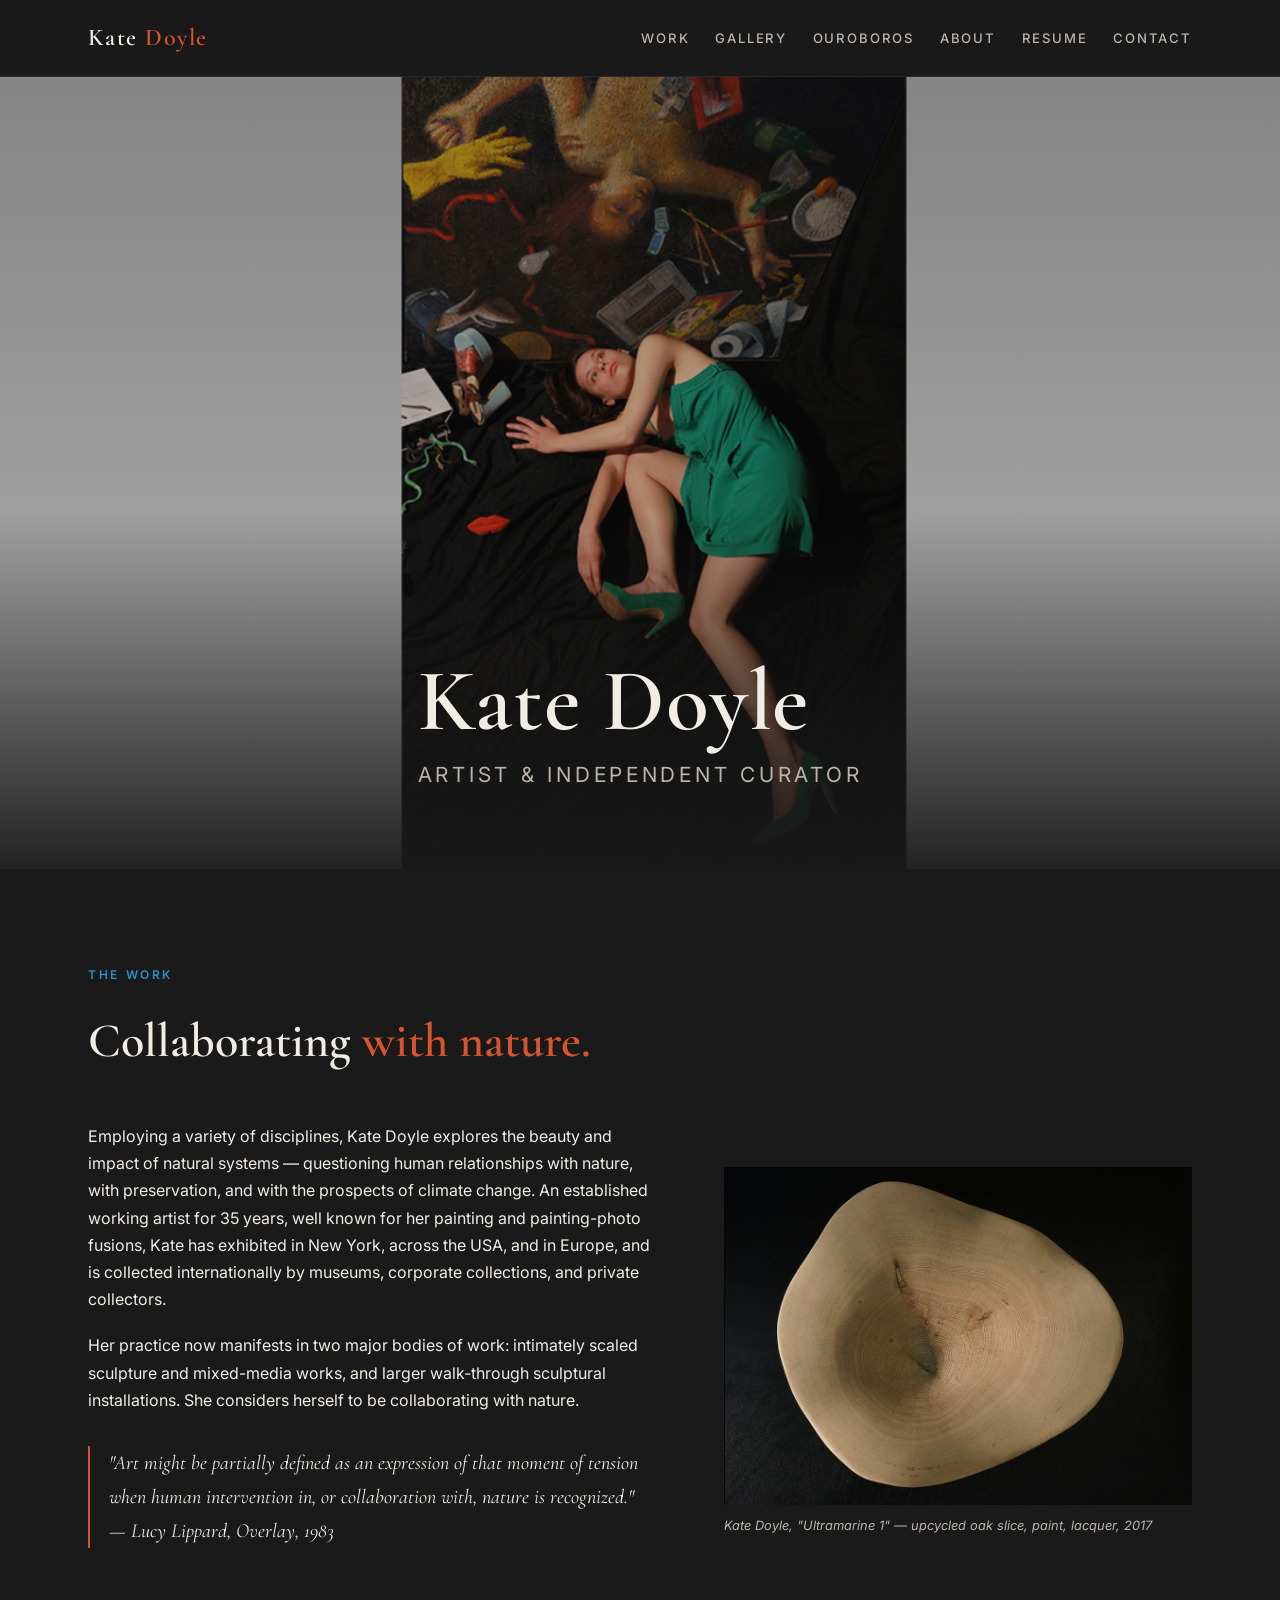
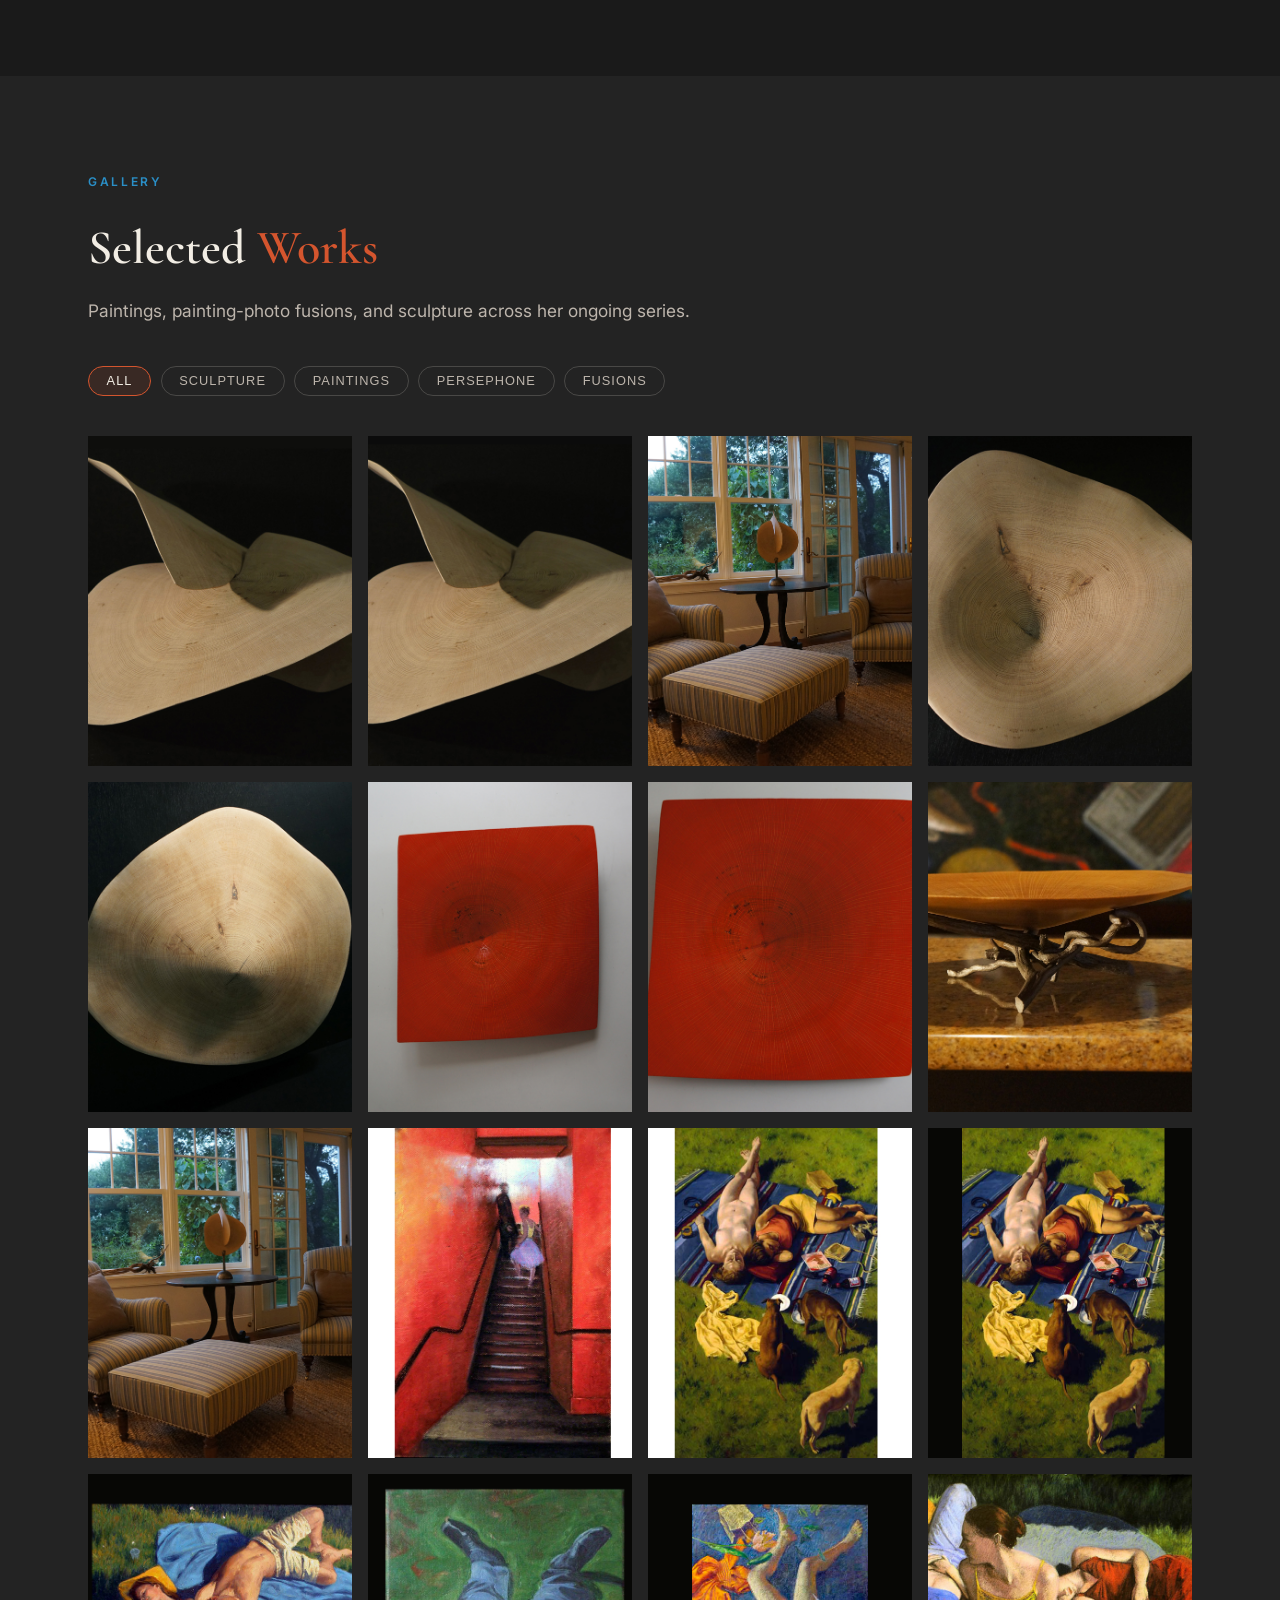
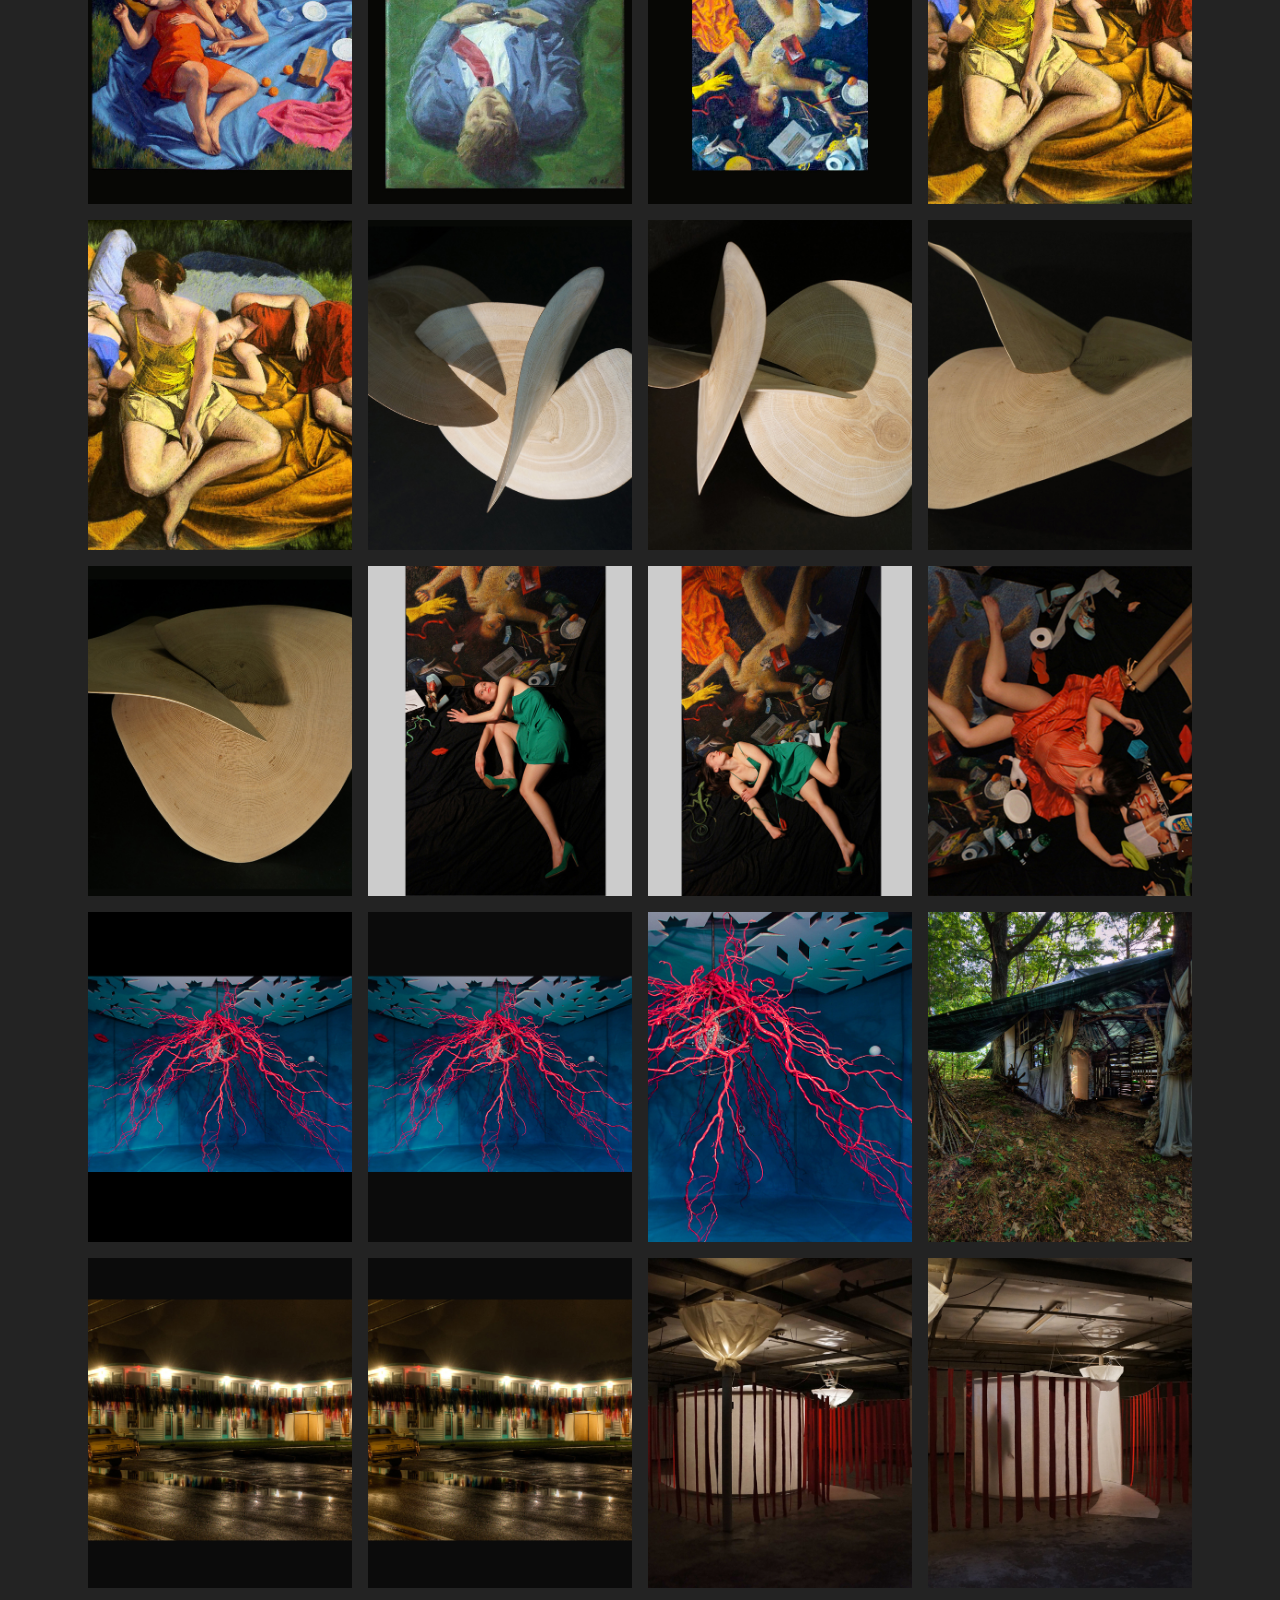
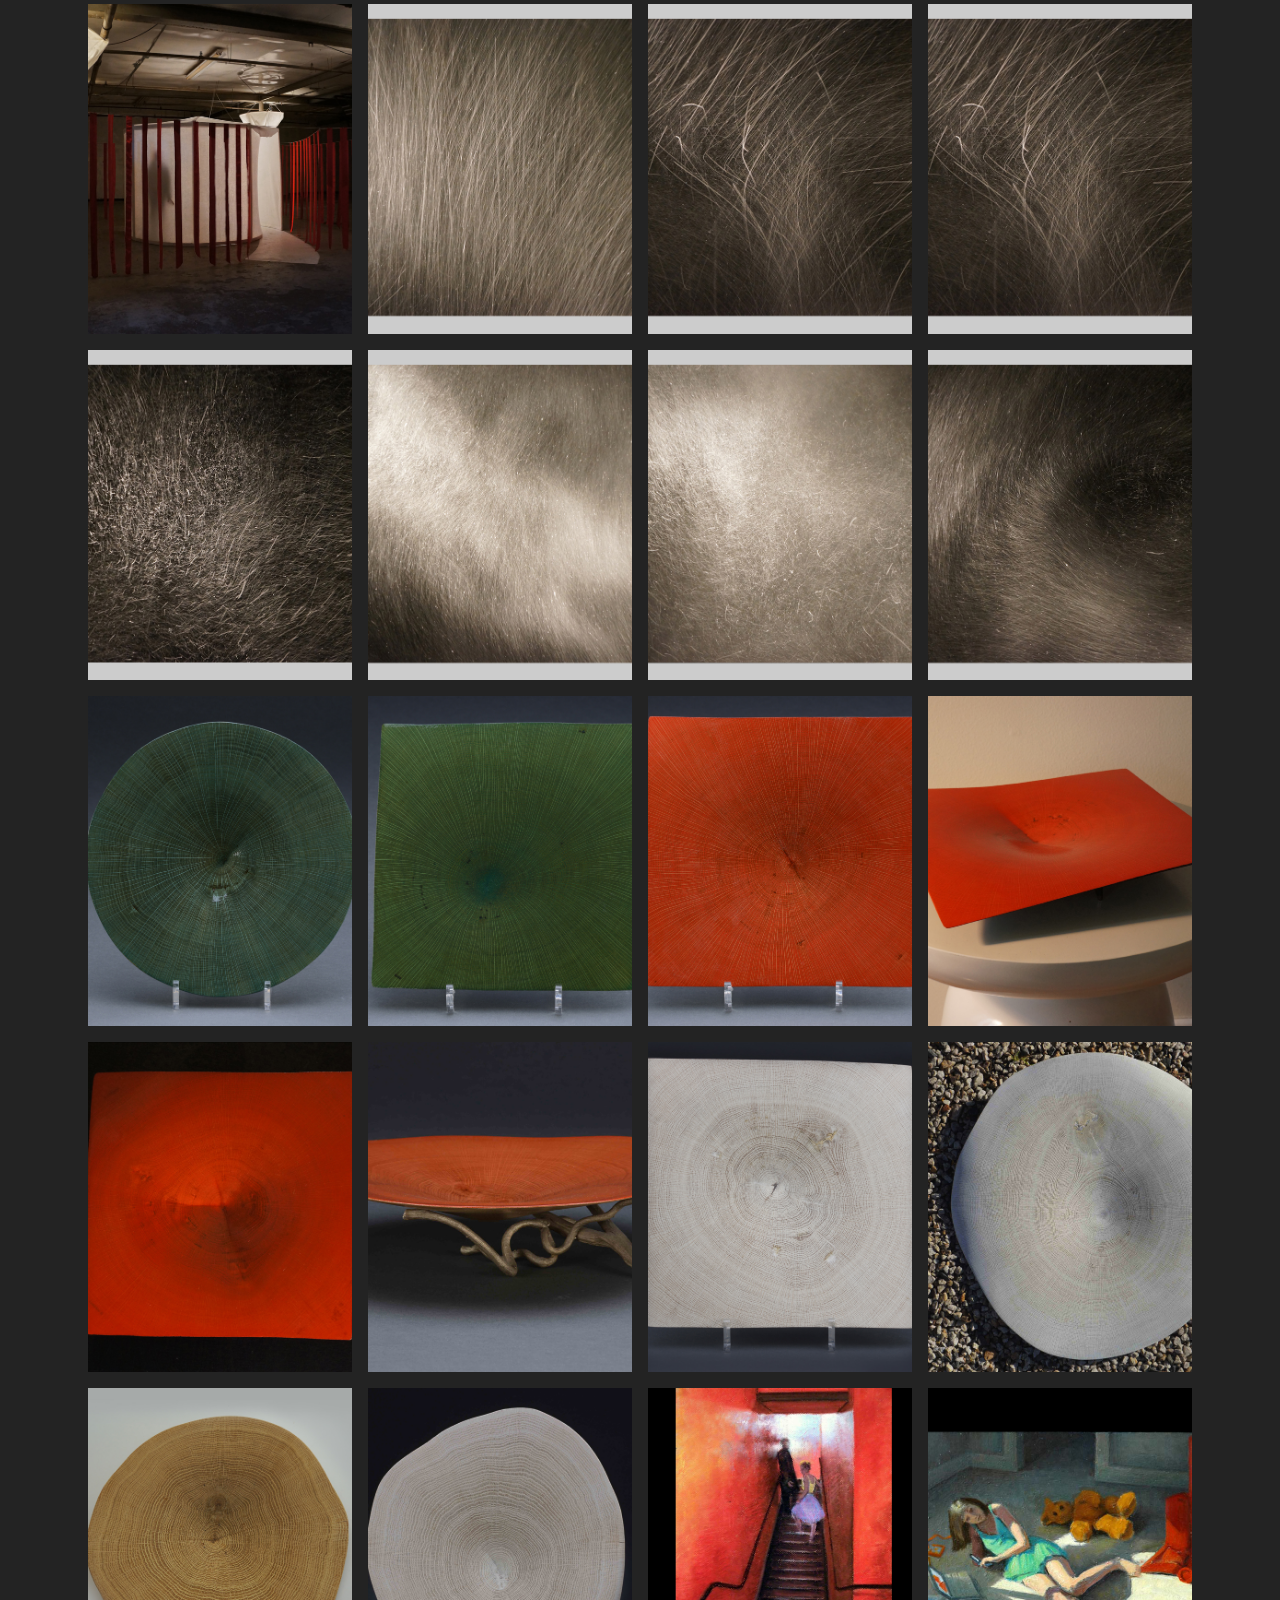
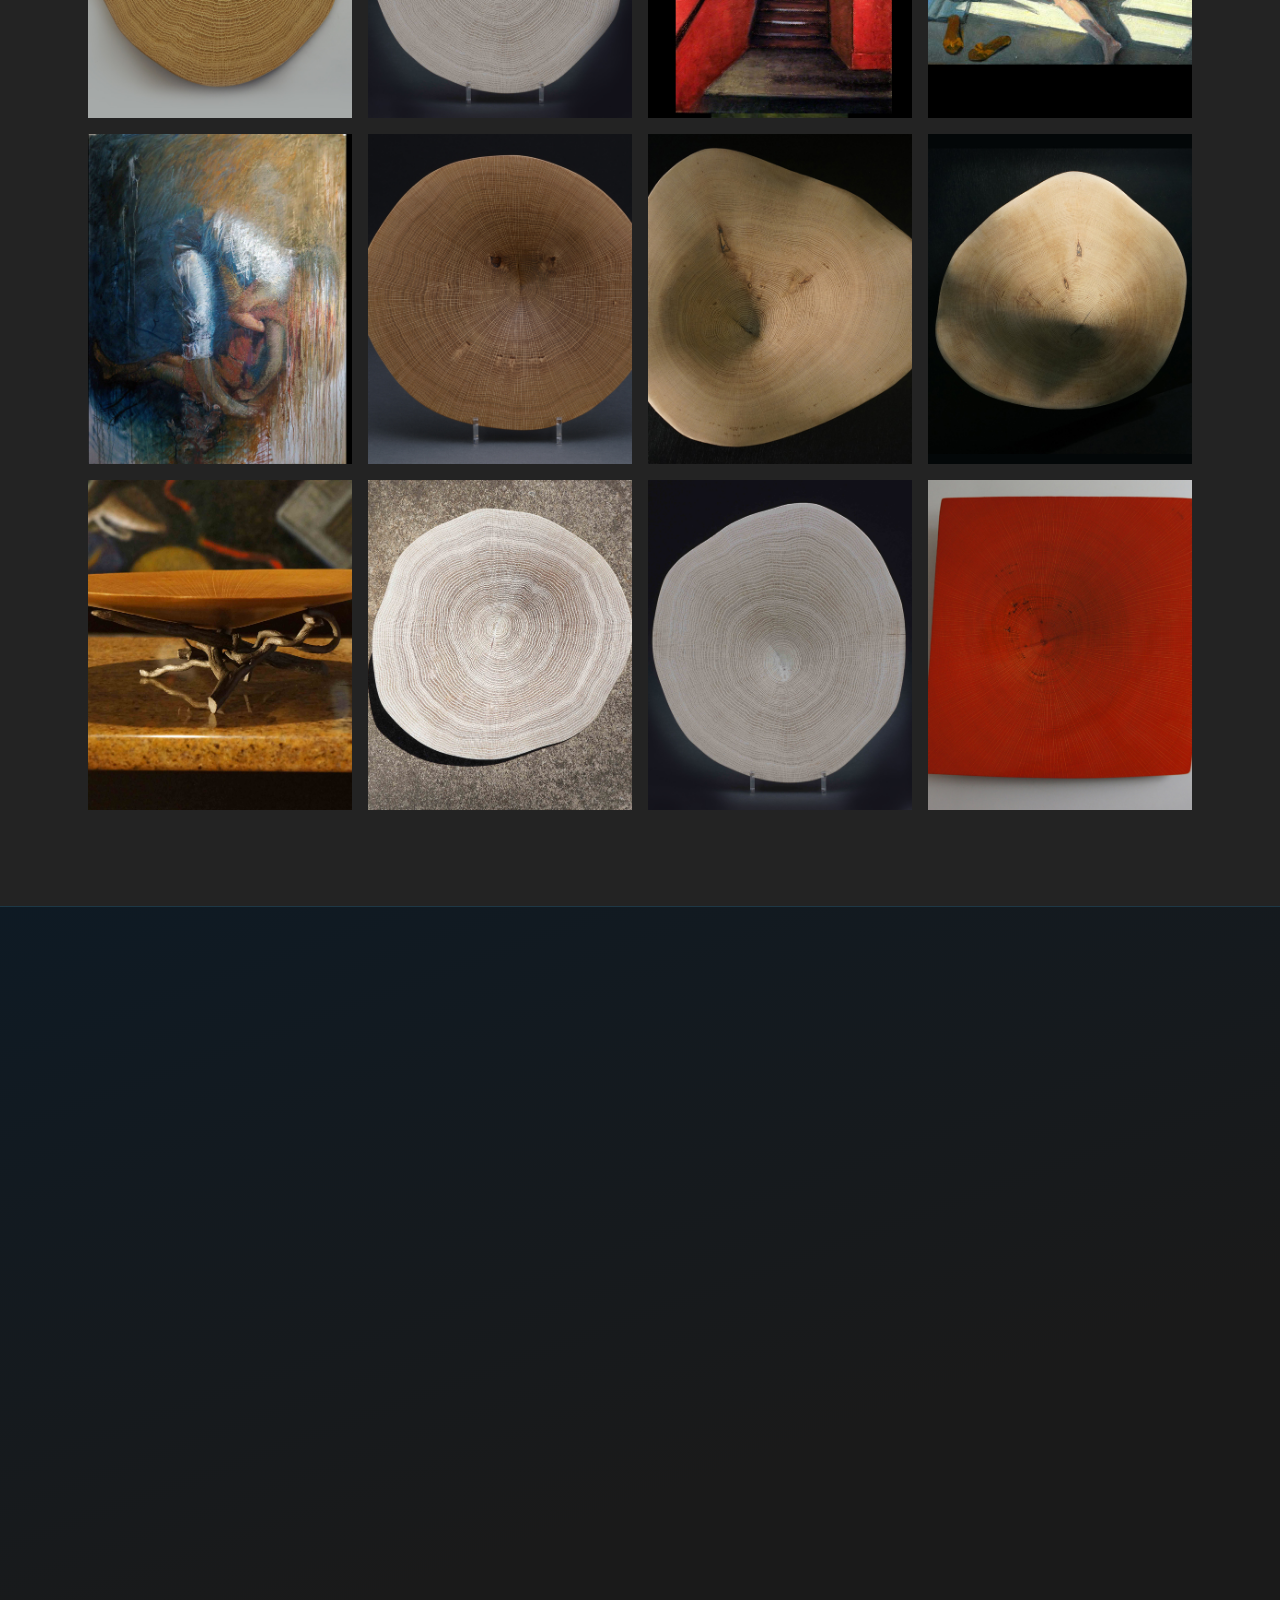
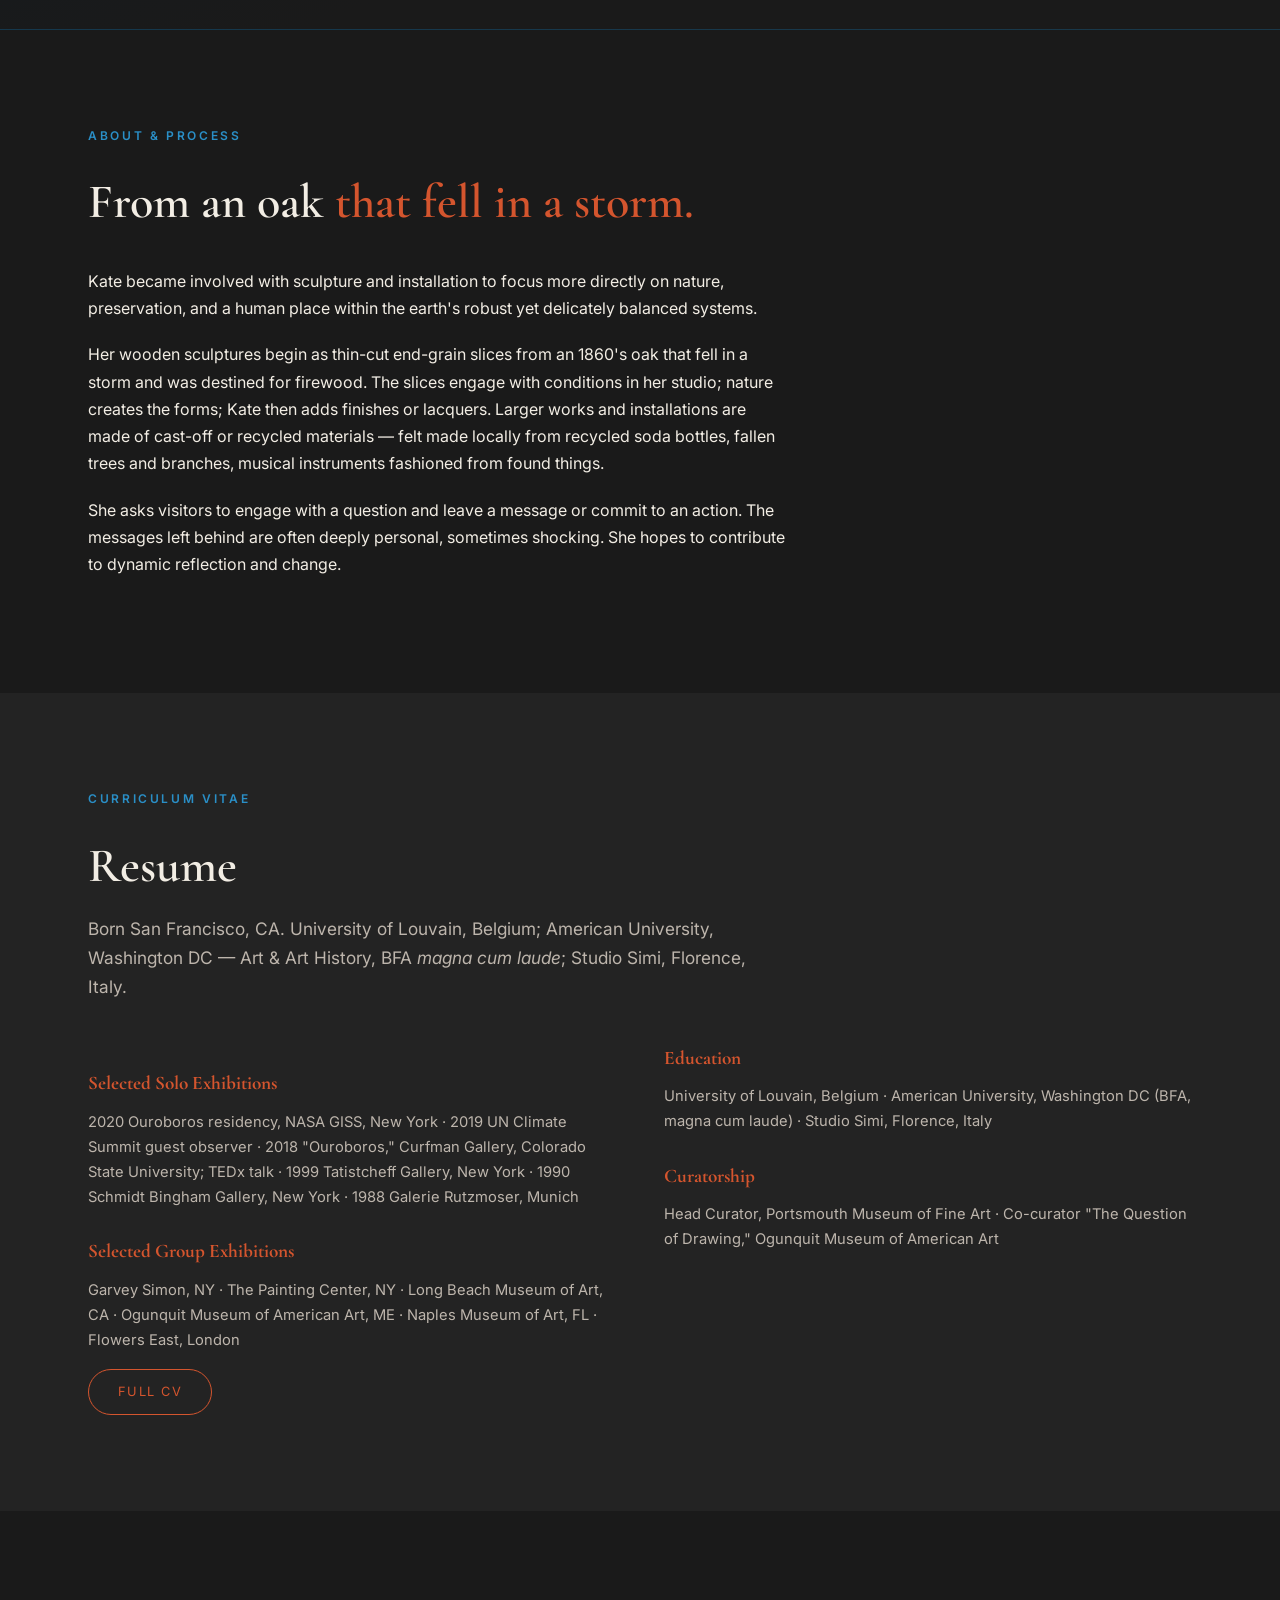
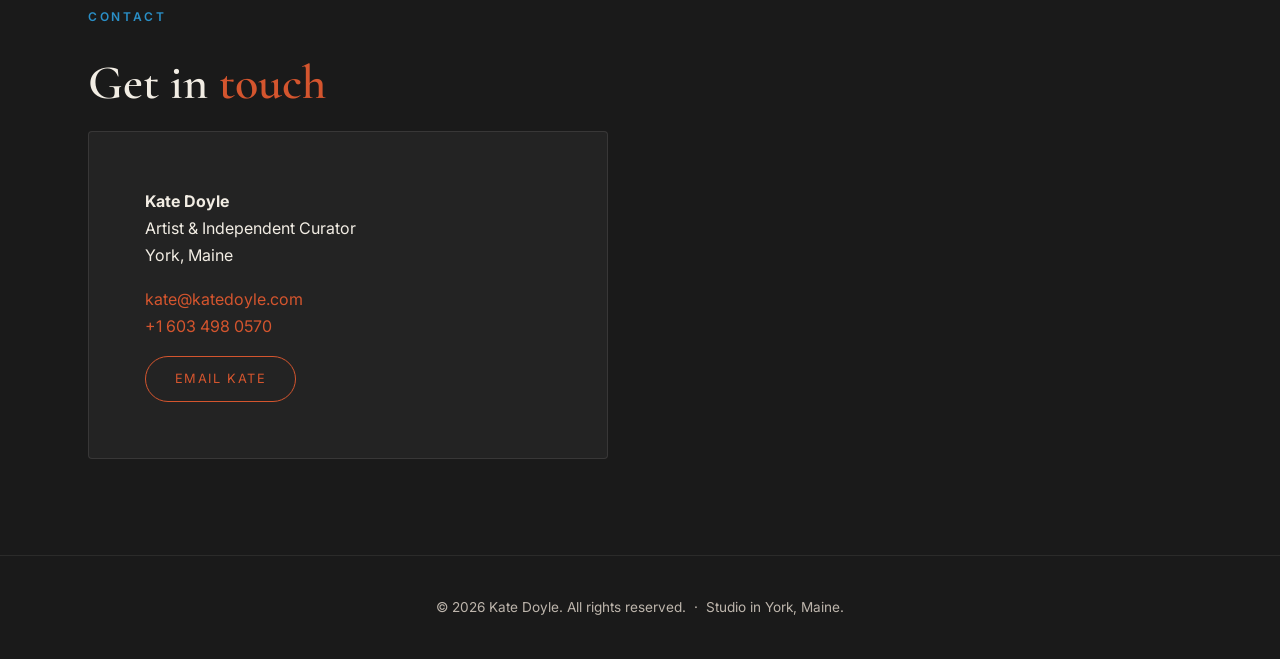
==== index.html @ d9fb03bc "Kate Doyle merged portfolio site (v1)" ====
<!DOCTYPE html>
<html lang="en">
<head>
<meta charset="UTF-8">
<meta name="viewport" content="width=device-width, initial-scale=1">
<title>Kate Doyle — Artist &amp; Independent Curator</title>
<meta name="description" content="Kate Doyle — interdisciplinary artist and independent curator. Paintings, sculpture, installations, and Ouroboros, a science-and-art collaboration with NASA GISS on climate change.">
<link rel="preconnect" href="https://fonts.googleapis.com">
<link rel="preconnect" href="https://fonts.gstatic.com" crossorigin>
<link href="https://fonts.googleapis.com/css2?family=Cormorant+Garamond:ital,wght@0,400;0,600;1,400&family=Inter:wght@400;500;600&display=swap" rel="stylesheet">
<link rel="stylesheet" href="assets/style.css">
</head>
<body>

<header class="site">
  <nav class="nav container">
    <a href="#top" class="brand">Kate <span>Doyle</span></a>
    <button class="menu-toggle" aria-label="Menu">&#9776;</button>
    <ul class="menu">
      <li><a href="#work">Work</a></li>
      <li><a href="#gallery">Gallery</a></li>
      <li><a href="#ouroboros">Ouroboros</a></li>
      <li><a href="#about">About</a></li>
      <li><a href="#resume">Resume</a></li>
      <li><a href="#contact">Contact</a></li>
    </ul>
  </nav>
</header>

<a id="top"></a>
<section class="hero" style="padding:0">
  <div class="slide active" style="background-image:url('assets/img/Fusions-Flying-Dreams-III.jpg')"></div>
  <div class="slide" style="background-image:url('assets/img/INSTALLATION-found-grotto.jpg')"></div>
  <div class="slide" style="background-image:url('assets/img/2-OAK-21.jpg')"></div>
  <div class="slide" style="background-image:url('assets/img/INSTALLATION-spiral-at-21rooms.jpg')"></div>
  <div class="container hero-inner">
    <h1>Kate Doyle</h1>
    <p class="tag">Artist &amp; Independent Curator</p>
  </div>
</section>

<!-- INTRO / WORK -->
<section id="work">
  <div class="container">
    <p class="eyebrow reveal">The Work</p>
    <h2 class="section-title reveal">Collaborating <span class="accent">with nature.</span></h2>
    <div class="split reveal" style="margin-top:2.5rem">
      <div class="prose">
        <p>Employing a variety of disciplines, Kate Doyle explores the beauty and impact of natural
        systems — questioning human relationships with nature, with preservation, and with the
        prospects of climate change. An established working artist for 35 years, well known for her
        painting and painting-photo fusions, Kate has exhibited in New York, across the USA, and in
        Europe, and is collected internationally by museums, corporate collections, and private collectors.</p>
        <p>Her practice now manifests in two major bodies of work: intimately scaled sculpture and
        mixed-media works, and larger walk-through sculptural installations. She considers herself
        to be collaborating with nature.</p>
        <p class="epigraph">"Art might be partially defined as an expression of that moment of tension
        when human intervention in, or collaboration with, nature is recognized."<br>— Lucy Lippard, <em>Overlay</em>, 1983</p>
      </div>
      <figure>
        <img src="assets/img/1-OAK-Rhymthm11.jpg" alt="Upcycled oak sculpture" onerror="this.src='assets/img/2-OAK-21.jpg'">
        <figcaption class="figure-cap">Kate Doyle, "Ultramarine 1" — upcycled oak slice, paint, lacquer, 2017</figcaption>
      </figure>
    </div>
  </div>
</section>

<!-- GALLERY -->
<section id="gallery" style="background:var(--bg-soft)">
  <div class="container">
    <p class="eyebrow reveal">Gallery</p>
    <h2 class="section-title reveal">Selected <span class="accent">Works</span></h2>
    <p class="lead reveal">Paintings, painting-photo fusions, and sculpture across her ongoing series.</p>
    <div class="chips" id="chips"></div>
    <div class="grid" id="gallery-grid"></div>
  </div>
</section>

<!-- OUROBOROS -->
<section id="ouroboros" class="ouroboros">
  <div class="container">
    <p class="eyebrow reveal">Ouroboros Projects</p>
    <h2 class="section-title reveal">Science &amp; art unite <span class="accent">for the planet.</span></h2>
    <div class="split rev reveal" style="margin-top:2.5rem">
      <figure>
        <img src="assets/img/INSTALLATION-bang.jpg" alt="Ouroboros installation" onerror="this.src='assets/img/INSTALLATION-bang1.jpg'">
        <figcaption class="figure-cap">Immersive installation — video, sound, and satellite data.</figcaption>
      </figure>
      <div class="prose">
        <p>Ouroboros began in 2016, when Kate became directly involved with climate-change science.
        She conceived the idea to make highly impactful art from satellite data — an immersive,
        intense aesthetic experience based directly on nature. She is artist-in-residence at the
        <b>NASA Goddard Institute for Space Studies (GISS)</b>, collaborating with GISS and NASA on new projects.</p>
        <p>Ouroboros takes many forms: a multiple-chamber installation full of video and sound;
        single-space exhibitions with educational programs; workshops for audiences young and old;
        and a TED-talk-style presentation with a panel of scientists and artists. Visitors are asked
        to engage with a question and leave a message — or commit to an action.</p>
        <a class="btn" href="mailto:info@ouroborosprojects.org" style="border-color:var(--cerulean);color:var(--cerulean)">Ouroboros inquiries</a>
      </div>
    </div>
  </div>
</section>

<!-- ABOUT / PROCESS -->
<section id="about">
  <div class="container">
    <p class="eyebrow reveal">About &amp; Process</p>
    <h2 class="section-title reveal">From an oak <span class="accent">that fell in a storm.</span></h2>
    <div class="prose reveal" style="max-width:70ch;margin-top:1.5rem">
      <p>Kate became involved with sculpture and installation to focus more directly on nature,
      preservation, and a human place within the earth's robust yet delicately balanced systems.</p>
      <p>Her wooden sculptures begin as thin-cut end-grain slices from an 1860's oak that fell in a
      storm and was destined for firewood. The slices engage with conditions in her studio; nature
      creates the forms; Kate then adds finishes or lacquers. Larger works and installations are
      made of cast-off or recycled materials — felt made locally from recycled soda bottles, fallen
      trees and branches, musical instruments fashioned from found things.</p>
      <p>She asks visitors to engage with a question and leave a message or commit to an action.
      The messages left behind are often deeply personal, sometimes shocking. She hopes to contribute
      to dynamic reflection and change.</p>
    </div>
  </div>
</section>

<!-- RESUME -->
<section id="resume" style="background:var(--bg-soft)">
  <div class="container">
    <p class="eyebrow reveal">Curriculum Vitae</p>
    <h2 class="section-title reveal">Resume</h2>
    <p class="lead reveal">Born San Francisco, CA. University of Louvain, Belgium; American University,
      Washington DC — Art &amp; Art History, BFA <em>magna cum laude</em>; Studio Simi, Florence, Italy.</p>
    <div class="cv reveal" id="cv"></div>
    <a class="btn" href="resume.html">Full CV</a>
  </div>
</section>

<!-- CONTACT -->
<section id="contact">
  <div class="container">
    <p class="eyebrow reveal">Contact</p>
    <h2 class="section-title reveal">Get in <span class="accent">touch</span></h2>
    <div class="contact-card reveal">
      <p><b>Kate Doyle</b><br>Artist &amp; Independent Curator<br>York, Maine</p>
      <p style="margin-top:1rem">
        <a href="mailto:kate@katedoyle.com">kate@katedoyle.com</a><br>
        <a href="tel:+16034980570">+1 603 498 0570</a>
      </p>
      <a class="btn" href="mailto:kate@katedoyle.com">Email Kate</a>
    </div>
  </div>
</section>

<footer class="site">
  <div class="container">
    &copy; <span id="yr"></span> Kate Doyle. All rights reserved. &nbsp;·&nbsp; Studio in York, Maine.
  </div>
</footer>

<!-- Lightbox -->
<div class="lb" id="lightbox">
  <span class="lb-close">&times;</span>
  <img src="" alt="">
  <div class="lb-cap"></div>
</div>

<script>document.getElementById('yr').textContent=new Date().getFullYear();</script>
<script src="assets/app.js"></script>
<script>
// Inline mini-CV highlights
const cv=[
 ['Selected Solo Exhibitions','2020 Ouroboros residency, NASA GISS, New York · 2019 UN Climate Summit guest observer · 2018 "Ouroboros," Curfman Gallery, Colorado State University; TEDx talk · 1999 Tatistcheff Gallery, New York · 1990 Schmidt Bingham Gallery, New York · 1988 Galerie Rutzmoser, Munich'],
 ['Selected Group Exhibitions','Garvey Simon, NY · The Painting Center, NY · Long Beach Museum of Art, CA · Ogunquit Museum of American Art, ME · Naples Museum of Art, FL · Flowers East, London'],
 ['Education','University of Louvain, Belgium · American University, Washington DC (BFA, magna cum laude) · Studio Simi, Florence, Italy'],
 ['Curatorship','Head Curator, Portsmouth Museum of Fine Art · Co-curator "The Question of Drawing," Ogunquit Museum of American Art'],
];
const cvEl=document.getElementById('cv');
cv.forEach(([h,b])=>{cvEl.insertAdjacentHTML('beforeend',`<h3>${h}</h3><div class="entry">${b}</div>`);});
</script>
</body>
</html>
---- assets/style.css ----
:root{
  --bg:#1a1a1a;
  --bg-soft:#232323;
  --text:#f2ede4;
  --muted:#bdb5ac;
  --coral:#d4552e;
  --cerulean:#2a8fc7;
  --serif:"Cormorant Garamond",Georgia,"Times New Roman",serif;
  --sans:"Inter","Helvetica Neue",Arial,sans-serif;
  --maxw:1200px;
}
*{box-sizing:border-box;margin:0;padding:0}
html{scroll-behavior:smooth}
body{
  background:var(--bg);color:var(--text);
  font-family:var(--sans);font-size:16px;line-height:1.7;
  -webkit-font-smoothing:antialiased;
}
img{max-width:100%;display:block}
a{color:inherit;text-decoration:none;transition:color .2s}
a:hover{color:var(--coral)}
.container{max-width:var(--maxw);margin:0 auto;padding:0 clamp(1.25rem,4vw,3rem)}

/* ---- Header / Nav ---- */
header.site{
  position:sticky;top:0;z-index:50;
  background:rgba(26,26,26,.88);backdrop-filter:blur(10px);
  border-bottom:1px solid rgba(242,237,228,.08);
}
.nav{display:flex;align-items:center;justify-content:space-between;
  padding:1.1rem clamp(1.25rem,4vw,3rem)}
.brand{font-family:var(--serif);font-size:1.5rem;letter-spacing:.06em;
  font-weight:600;color:var(--text)}
.brand span{color:var(--coral)}
.menu{display:flex;gap:1.6rem;list-style:none;font-size:.82rem;
  text-transform:uppercase;letter-spacing:.14em;font-weight:500}
.menu a{color:var(--muted)}
.menu a:hover,.menu a.active{color:var(--text)}
.menu-toggle{display:none;background:none;border:0;color:var(--text);
  font-size:1.5rem;cursor:pointer}

/* ---- Hero ---- */
.hero{position:relative;height:88vh;min-height:520px;overflow:hidden;
  display:flex;align-items:flex-end}
.hero .slide{position:absolute;inset:0;background-size:cover;background-position:center;
  opacity:0;transition:opacity 1.4s ease;animation:kenburns 20s ease-in-out infinite alternate}
.hero .slide.active{opacity:1}
@keyframes kenburns{from{transform:scale(1)}to{transform:scale(1.08)}}
.hero::after{content:"";position:absolute;inset:0;
  background:linear-gradient(to top,rgba(26,26,26,.95) 0%,rgba(26,26,26,.25) 45%,rgba(26,26,26,.4) 100%)}
.hero-inner{position:relative;z-index:2;padding-bottom:clamp(2.5rem,6vw,5rem)}
.hero h1{font-family:var(--serif);font-weight:600;line-height:1.05;
  font-size:clamp(2.6rem,7vw,5.5rem);letter-spacing:.01em}
.hero p.tag{color:var(--muted);font-size:clamp(1rem,2vw,1.3rem);
  letter-spacing:.18em;text-transform:uppercase;margin-top:.6rem}

/* ---- Sections ---- */
section{padding:clamp(3.5rem,8vw,6rem) 0}
.section-title{font-family:var(--serif);font-size:clamp(2rem,4vw,3rem);
  font-weight:600;margin-bottom:.4rem}
.section-title .accent{color:var(--coral)}
.lead{color:var(--muted);max-width:60ch;font-size:1.08rem;margin-bottom:2.5rem}
.eyebrow{text-transform:uppercase;letter-spacing:.22em;font-size:.75rem;
  color:var(--cerulean);margin-bottom:1rem;font-weight:600}

/* ---- Gallery grid ---- */
.grid{display:grid;gap:1rem;grid-template-columns:repeat(auto-fill,minmax(260px,1fr))}
.card{position:relative;overflow:hidden;background:var(--bg-soft);
  aspect-ratio:4/5;cursor:pointer}
.card img{width:100%;height:100%;object-fit:cover;transition:transform .6s ease,filter .6s}
.card:hover img{transform:scale(1.06)}
.card .cap{position:absolute;left:0;right:0;bottom:0;padding:1rem;
  background:linear-gradient(to top,rgba(26,26,26,.9),transparent);
  font-family:var(--serif);font-size:1.05rem;opacity:0;transform:translateY(10px);
  transition:.3s}
.card:hover .cap{opacity:1;transform:translateY(0)}

/* ---- Series chips ---- */
.chips{display:flex;flex-wrap:wrap;gap:.6rem;margin-bottom:2.5rem}
.chip{border:1px solid rgba(242,237,228,.18);border-radius:999px;
  padding:.4rem 1.1rem;font-size:.8rem;letter-spacing:.08em;text-transform:uppercase;
  color:var(--muted);cursor:pointer;transition:.2s;background:none}
.chip:hover,.chip.active{border-color:var(--coral);color:var(--text);background:rgba(212,85,46,.12)}

/* ---- Two-col content ---- */
.split{display:grid;grid-template-columns:1.1fr .9fr;gap:clamp(2rem,5vw,4rem);align-items:center}
.split.rev{grid-template-columns:.9fr 1.1fr}
.prose p{margin-bottom:1.2rem}
.prose .epigraph{font-family:var(--serif);font-style:italic;font-size:1.25rem;
  color:var(--text);border-left:2px solid var(--coral);padding-left:1.2rem;margin:2rem 0}
.figure-cap{font-size:.8rem;color:var(--muted);font-style:italic;margin-top:.6rem}

/* ---- Ouroboros band ---- */
.ouroboros{background:linear-gradient(160deg,#0e1a24,#1a1a1a 70%);
  border-top:1px solid rgba(42,143,199,.25);border-bottom:1px solid rgba(42,143,199,.25)}
.ouroboros .eyebrow{color:var(--cerulean)}
.ouroboros .section-title .accent{color:var(--cerulean)}

/* ---- Resume ---- */
.cv{columns:2;column-gap:3rem}
.cv h3{font-family:var(--serif);color:var(--coral);font-size:1.2rem;
  margin:1.6rem 0 .6rem;break-after:avoid}
.cv .entry{break-inside:avoid;font-size:.92rem;color:var(--muted);margin-bottom:.4rem}
.cv .entry b{color:var(--text);font-weight:500}

/* ---- Contact ---- */
.contact-card{background:var(--bg-soft);border:1px solid rgba(242,237,228,.1);
  padding:clamp(2rem,5vw,3.5rem);border-radius:4px;max-width:520px}
.contact-card a{color:var(--coral)}
.btn{display:inline-block;border:1px solid var(--coral);color:var(--coral);
  padding:.7rem 1.8rem;text-transform:uppercase;letter-spacing:.12em;font-size:.8rem;
  border-radius:999px;margin-top:1rem;transition:.2s}
.btn:hover{background:var(--coral);color:var(--bg)}

/* ---- Footer ---- */
footer.site{border-top:1px solid rgba(242,237,228,.08);padding:2.5rem 0;
  color:var(--muted);font-size:.85rem;text-align:center}

/* ---- Lightbox ---- */
.lb{position:fixed;inset:0;background:rgba(10,10,10,.95);z-index:100;
  display:none;align-items:center;justify-content:center;padding:2rem;cursor:zoom-out}
.lb.open{display:flex}
.lb img{max-width:92vw;max-height:88vh;object-fit:contain;box-shadow:0 20px 60px rgba(0,0,0,.6)}
.lb .lb-cap{position:absolute;bottom:1.5rem;left:0;right:0;text-align:center;
  color:var(--muted);font-family:var(--serif);font-size:1.1rem}
.lb .lb-close{position:absolute;top:1.2rem;right:1.6rem;font-size:2rem;color:var(--text);cursor:pointer}

/* ---- Reveal ---- */
.reveal{opacity:0;transform:translateY(24px);transition:.8s ease}
.reveal.in{opacity:1;transform:none}

@media(max-width:820px){
  .menu{position:fixed;inset:0 0 0 auto;width:min(78vw,320px);flex-direction:column;
    background:var(--bg-soft);padding:5rem 2rem;gap:1.4rem;transform:translateX(100%);
    transition:transform .3s;font-size:.95rem}
  .menu.open{transform:none}
  .menu-toggle{display:block;z-index:60}
  .split,.split.rev{grid-template-columns:1fr}
  .cv{columns:1}
}
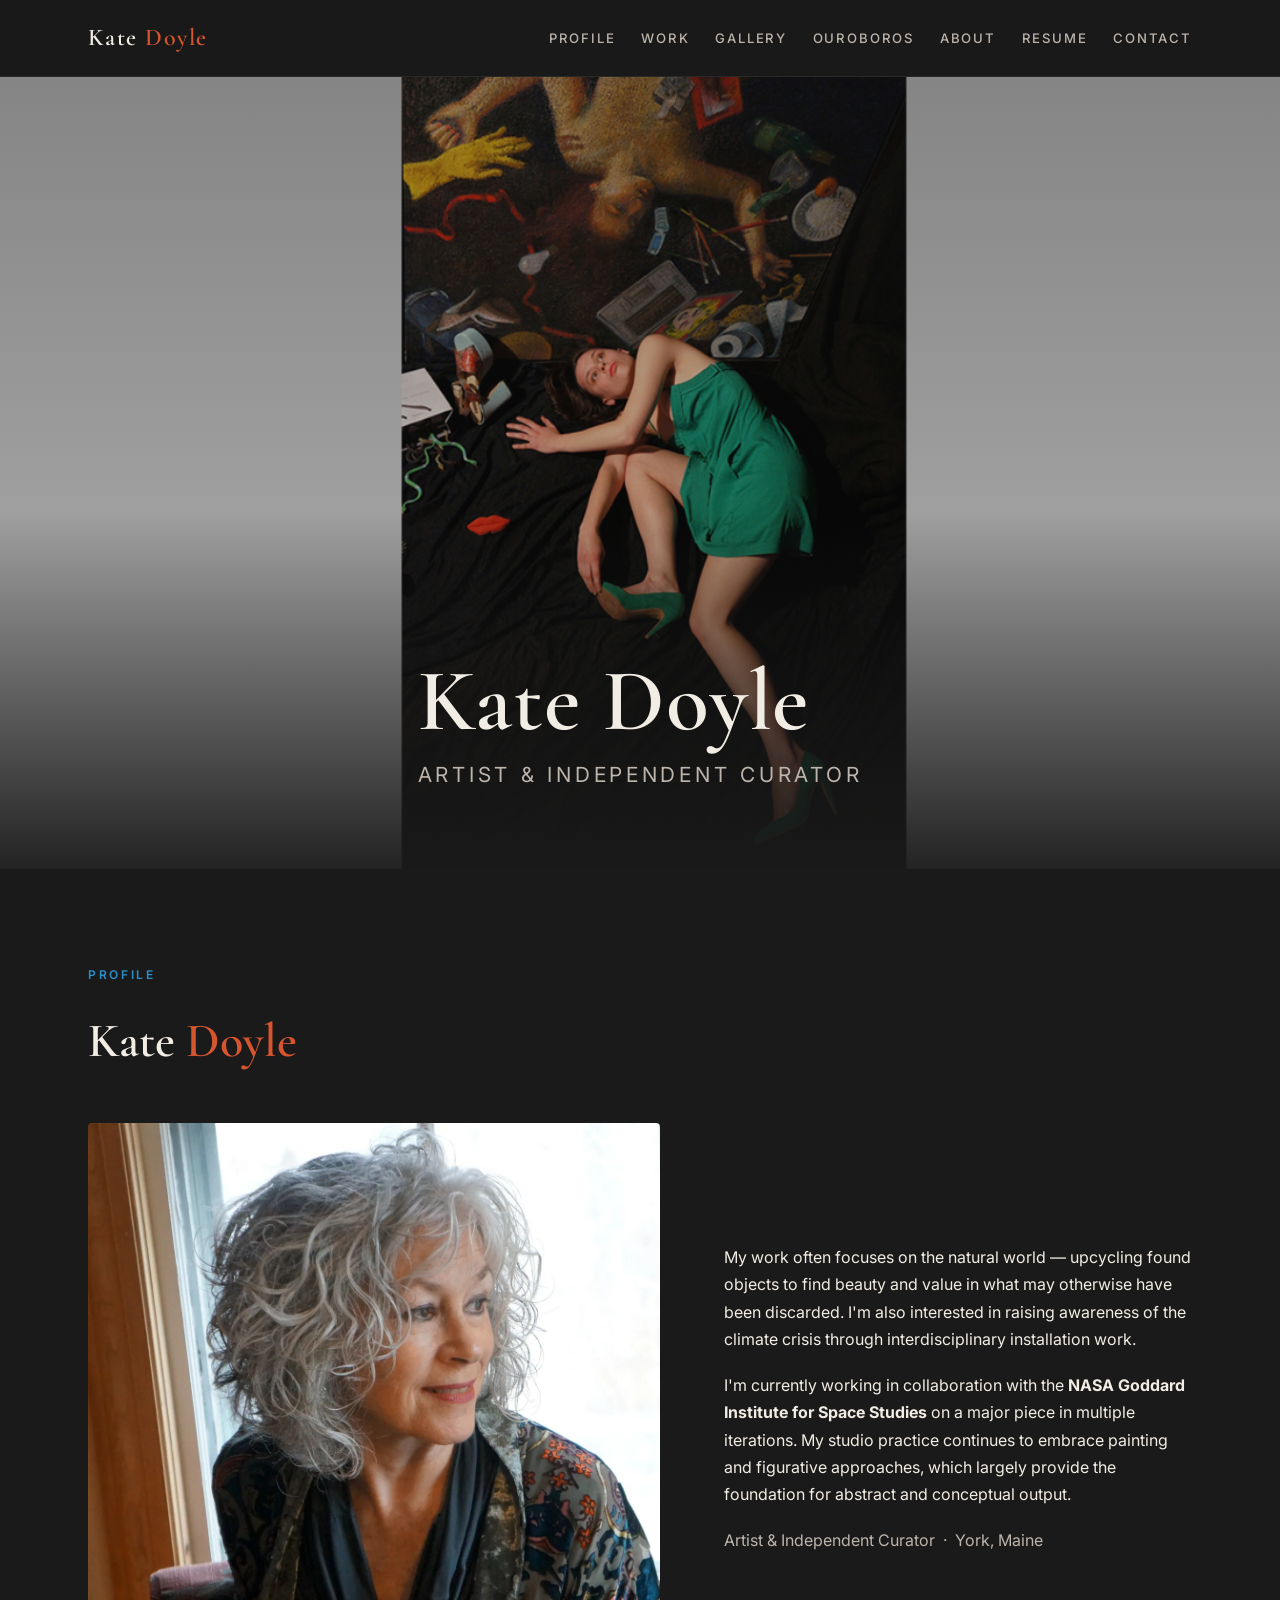
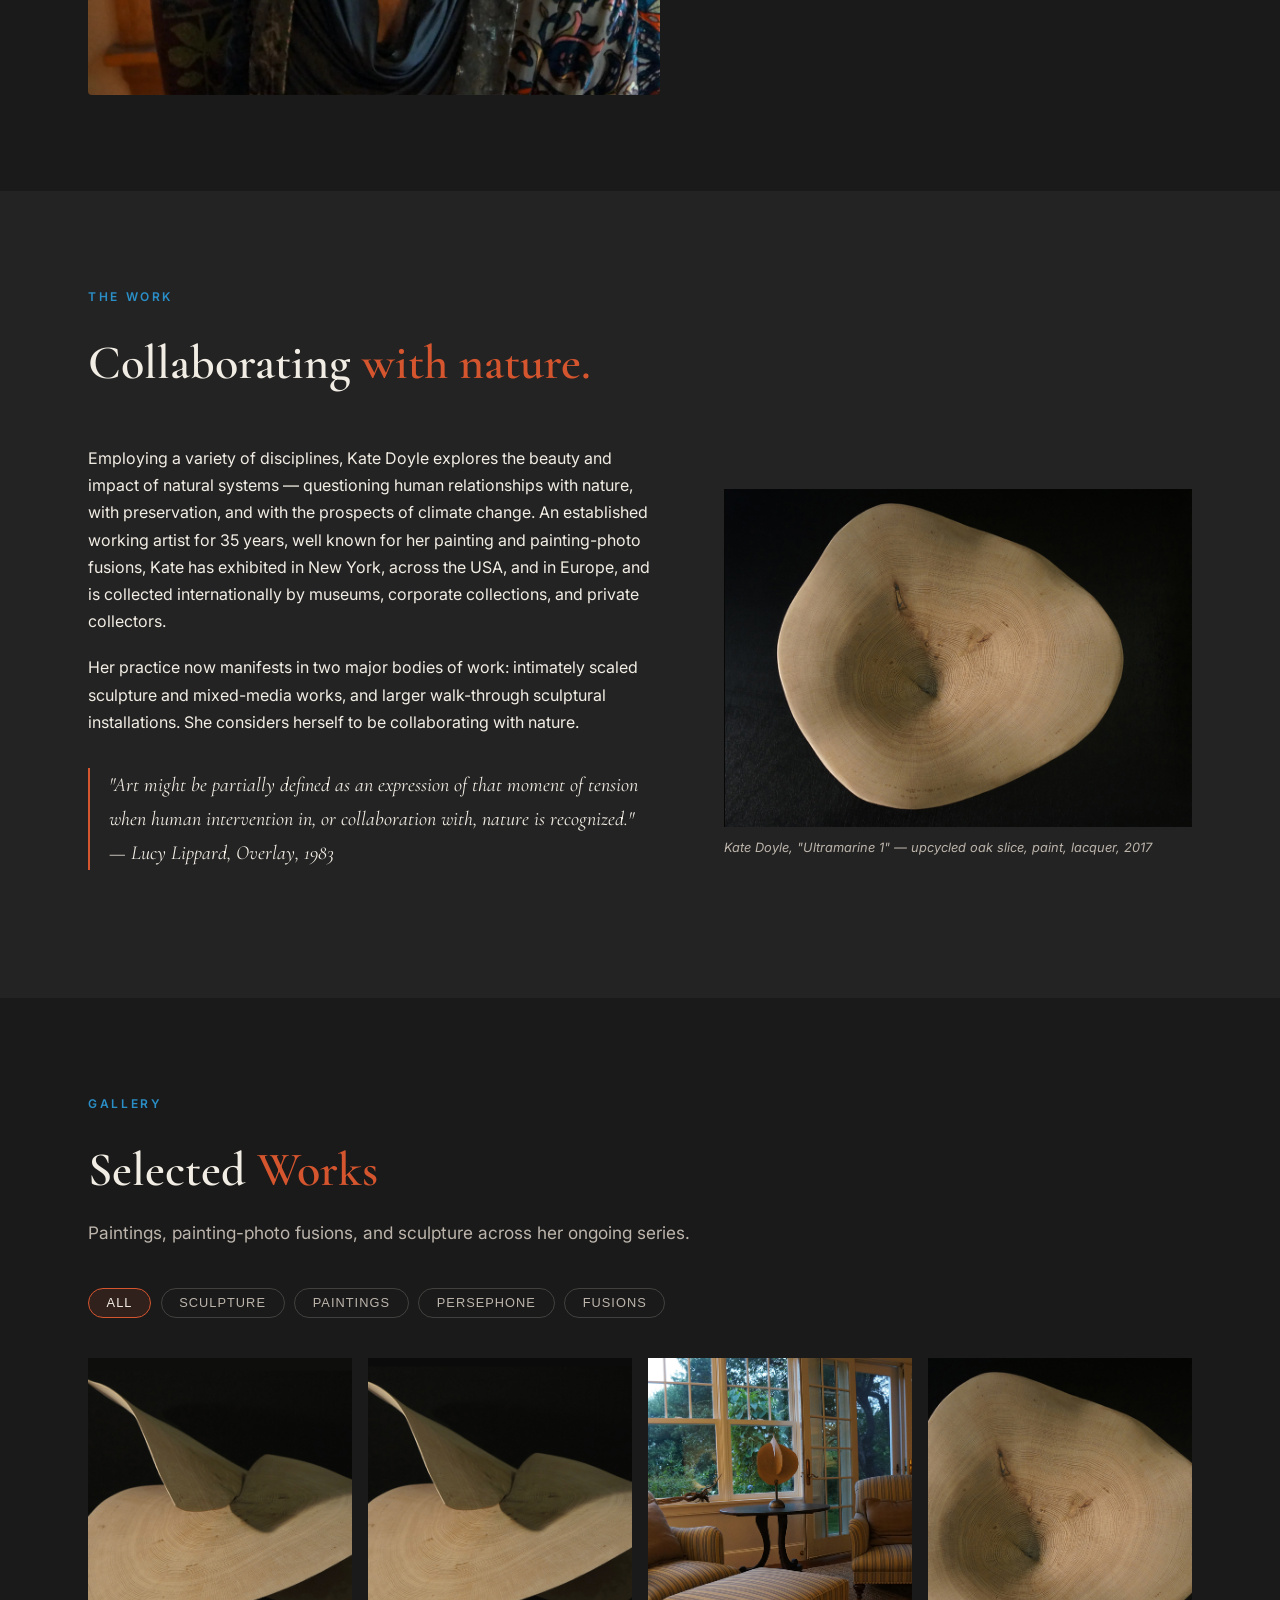
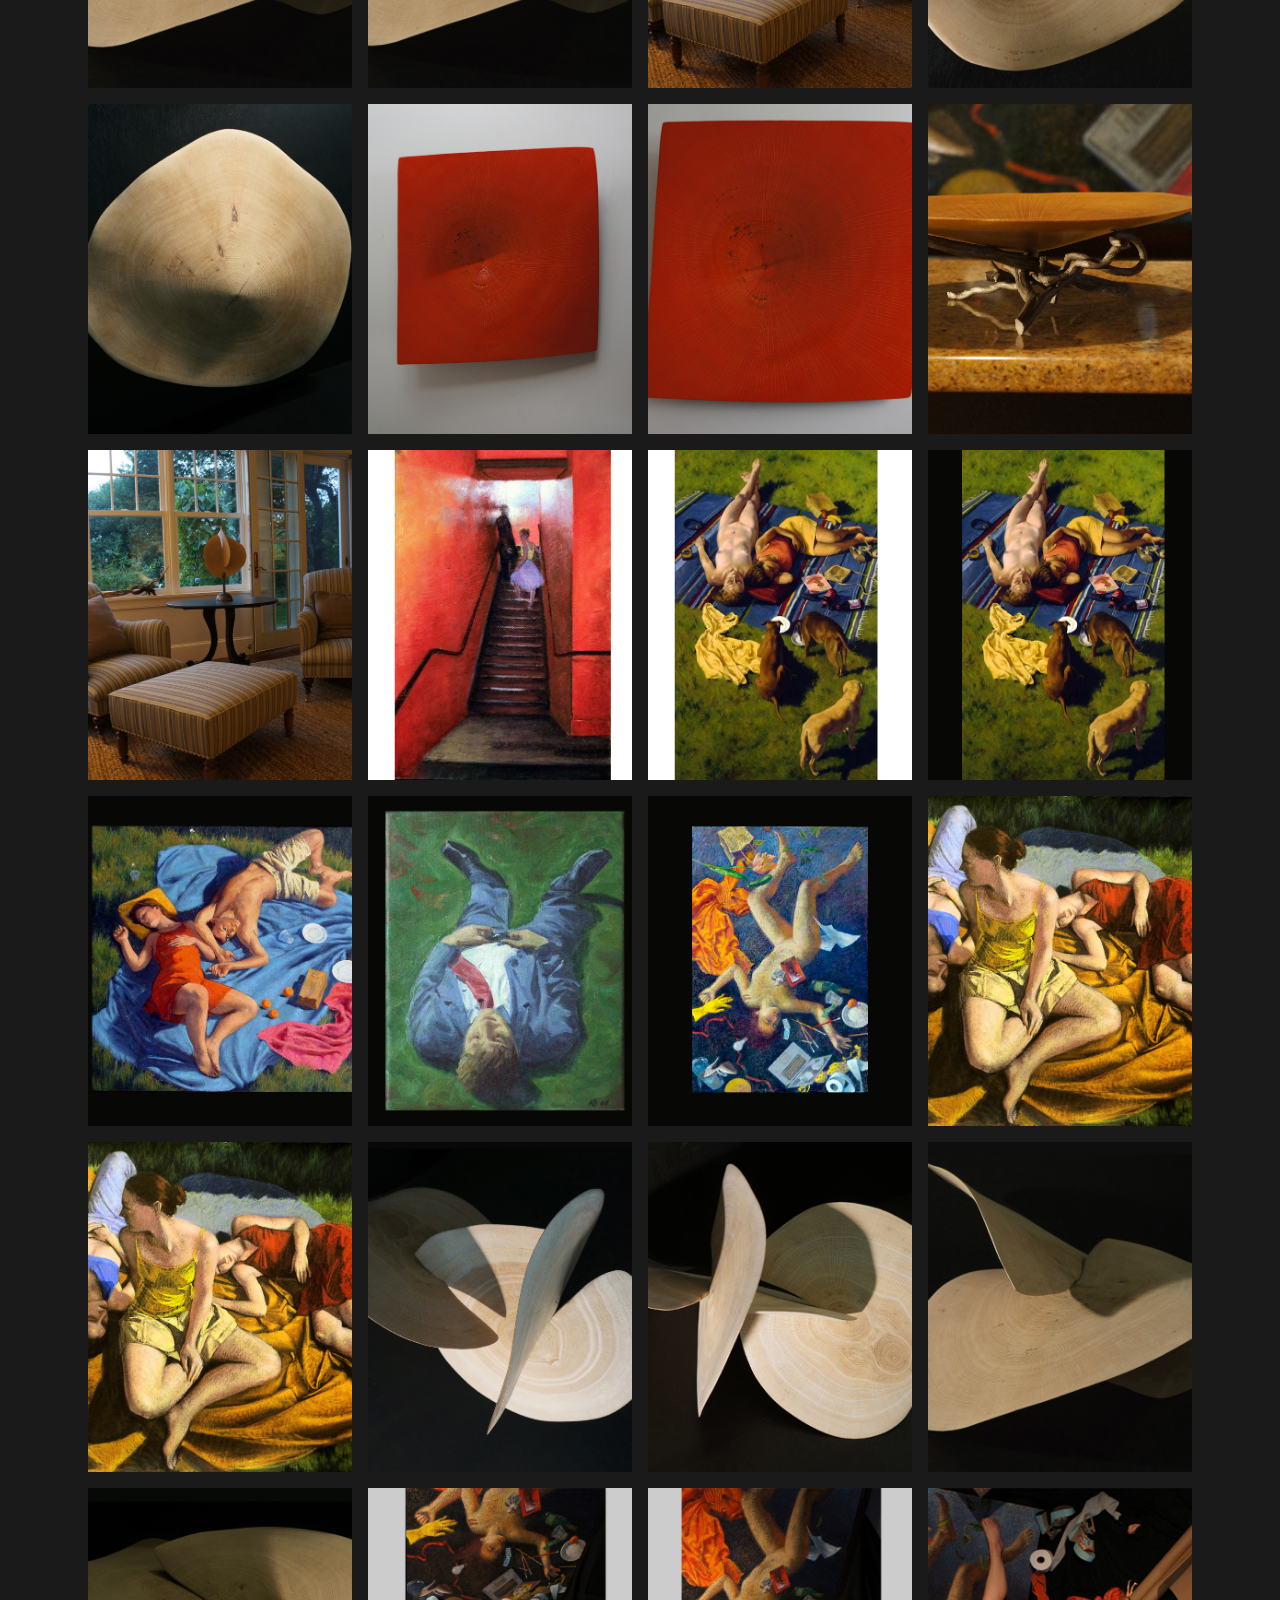
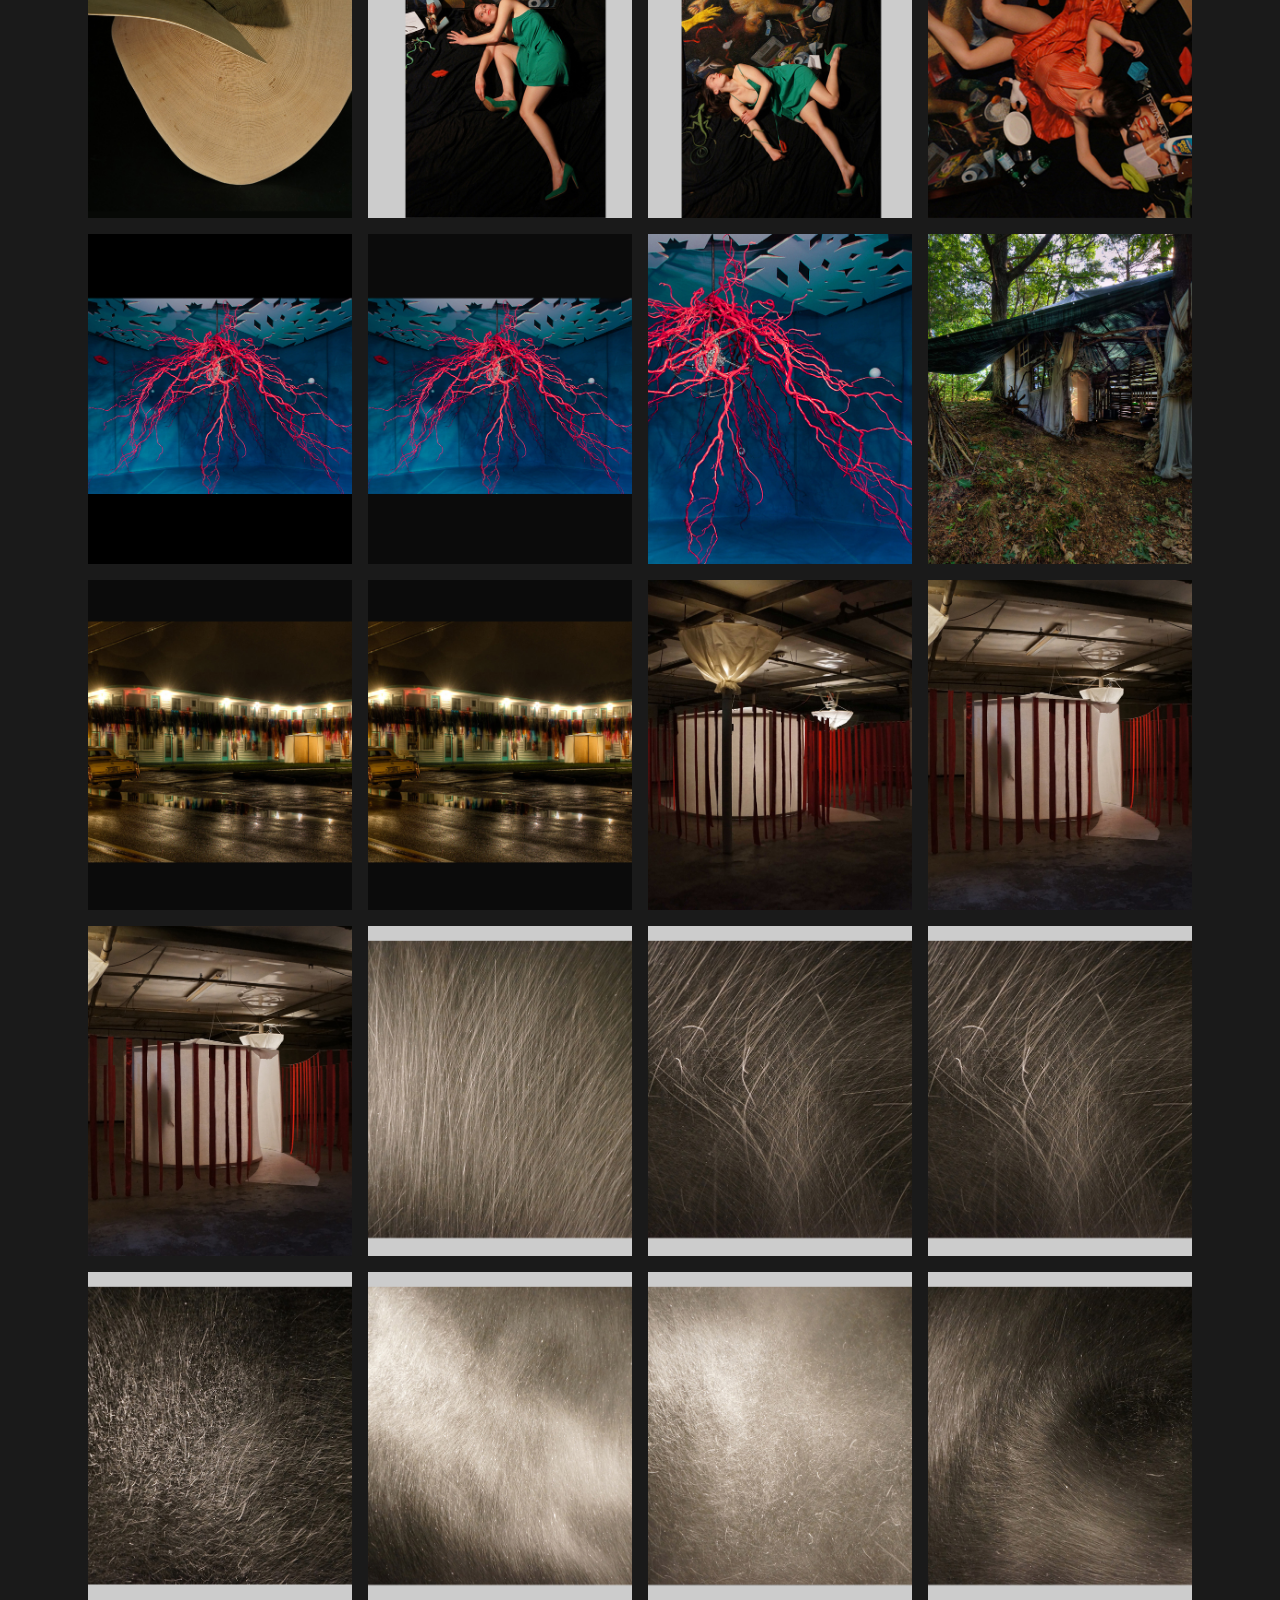
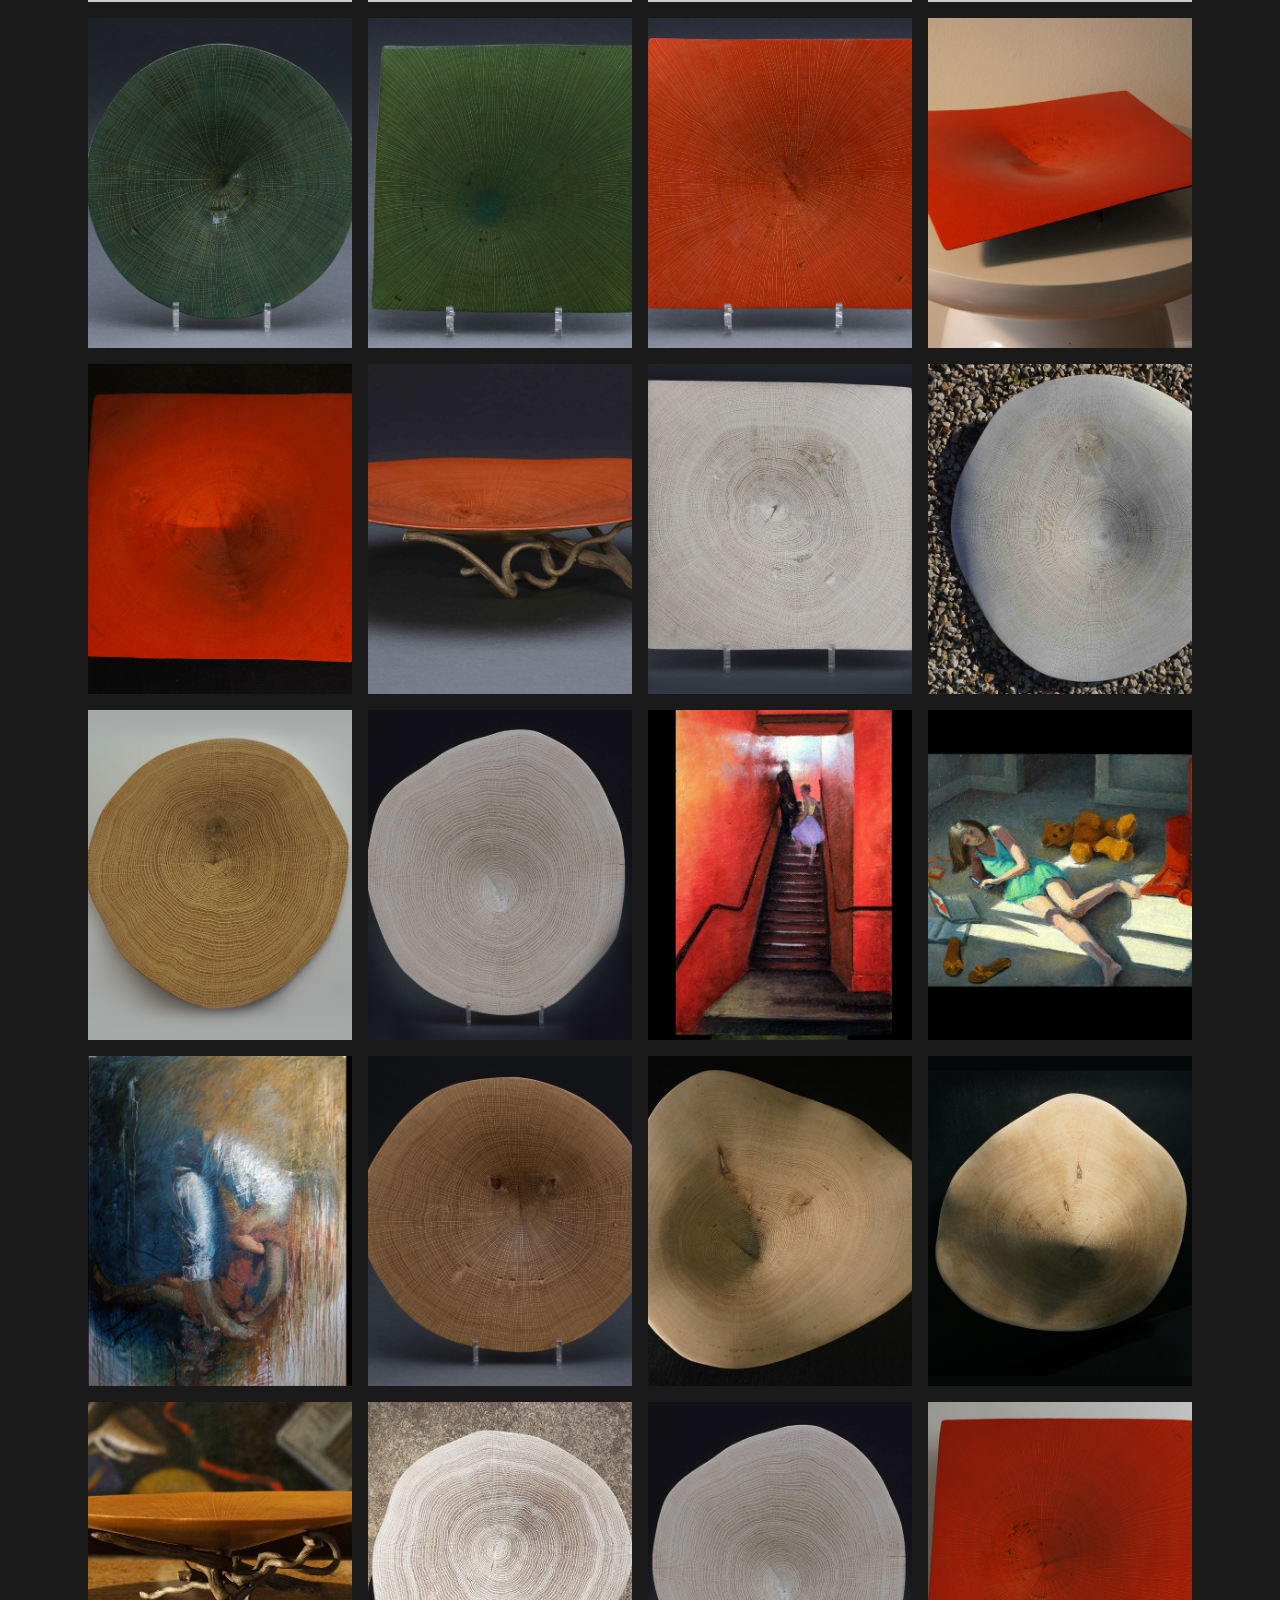
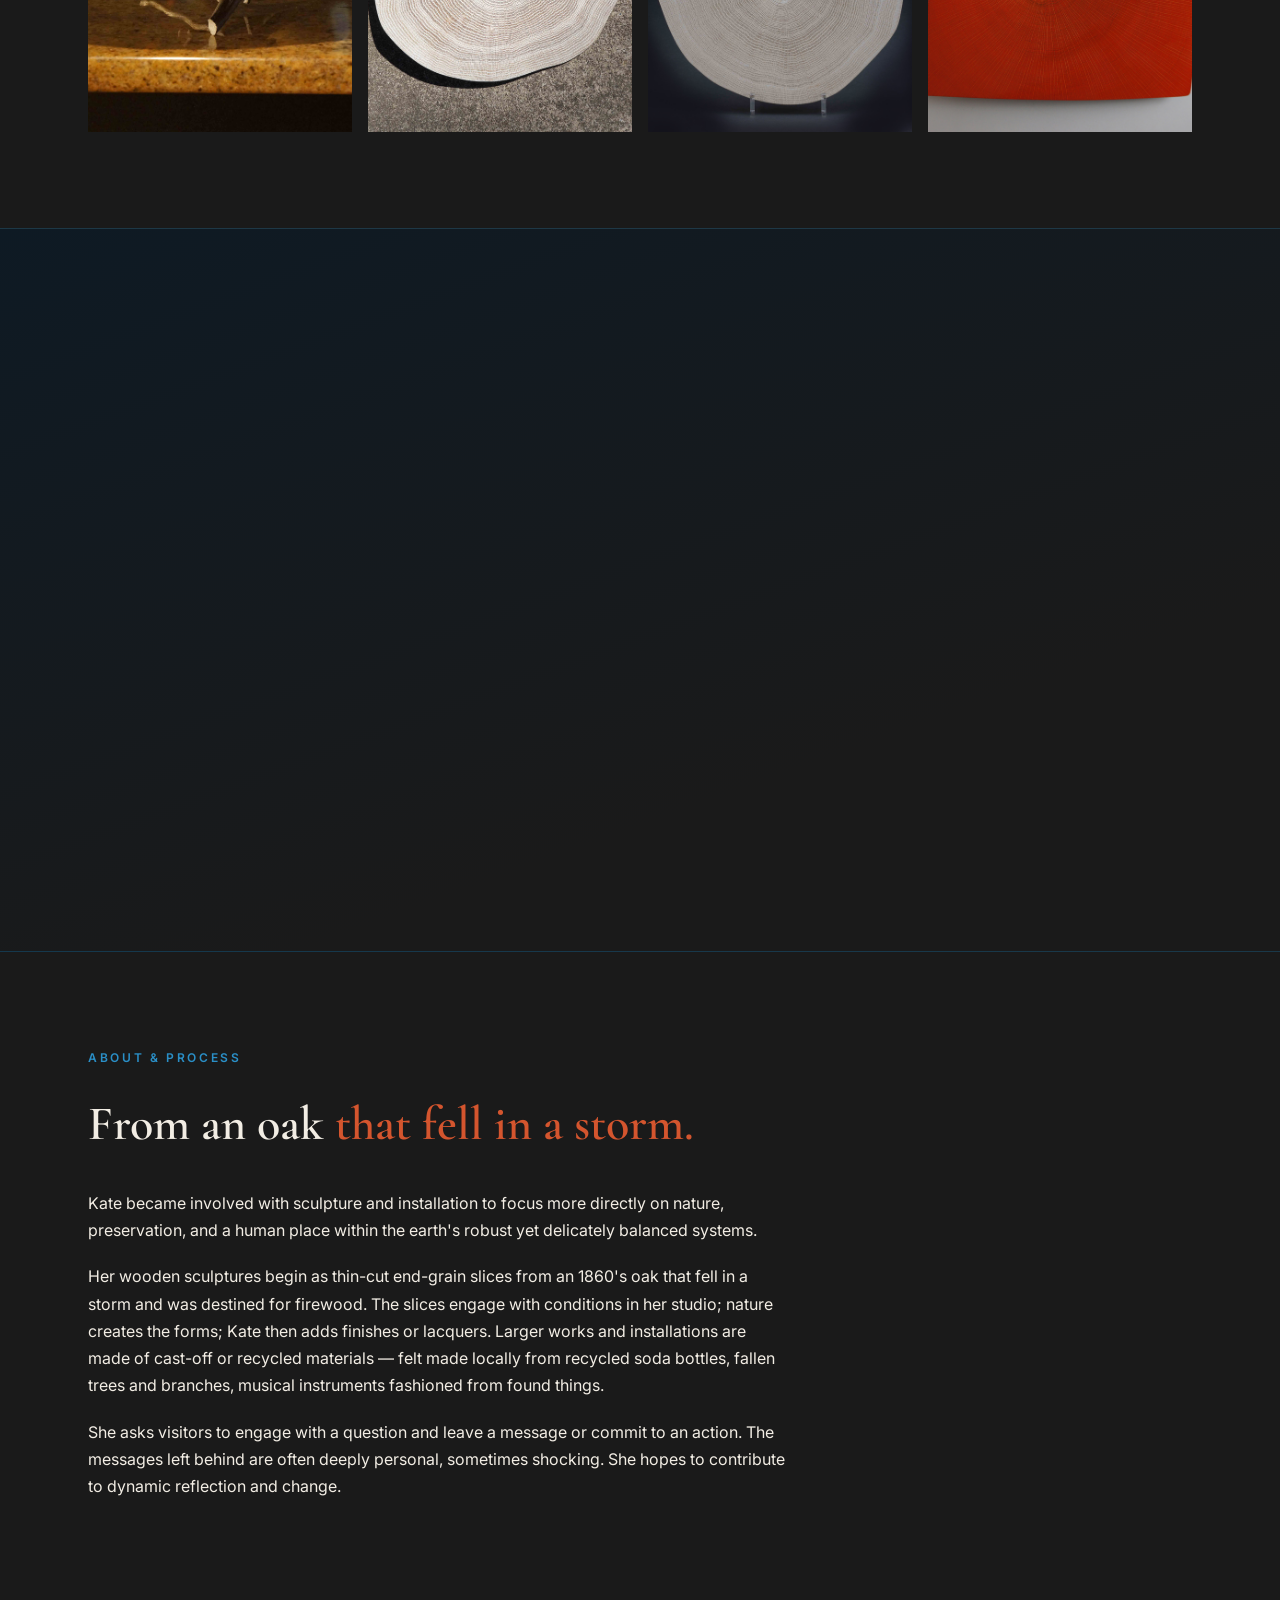
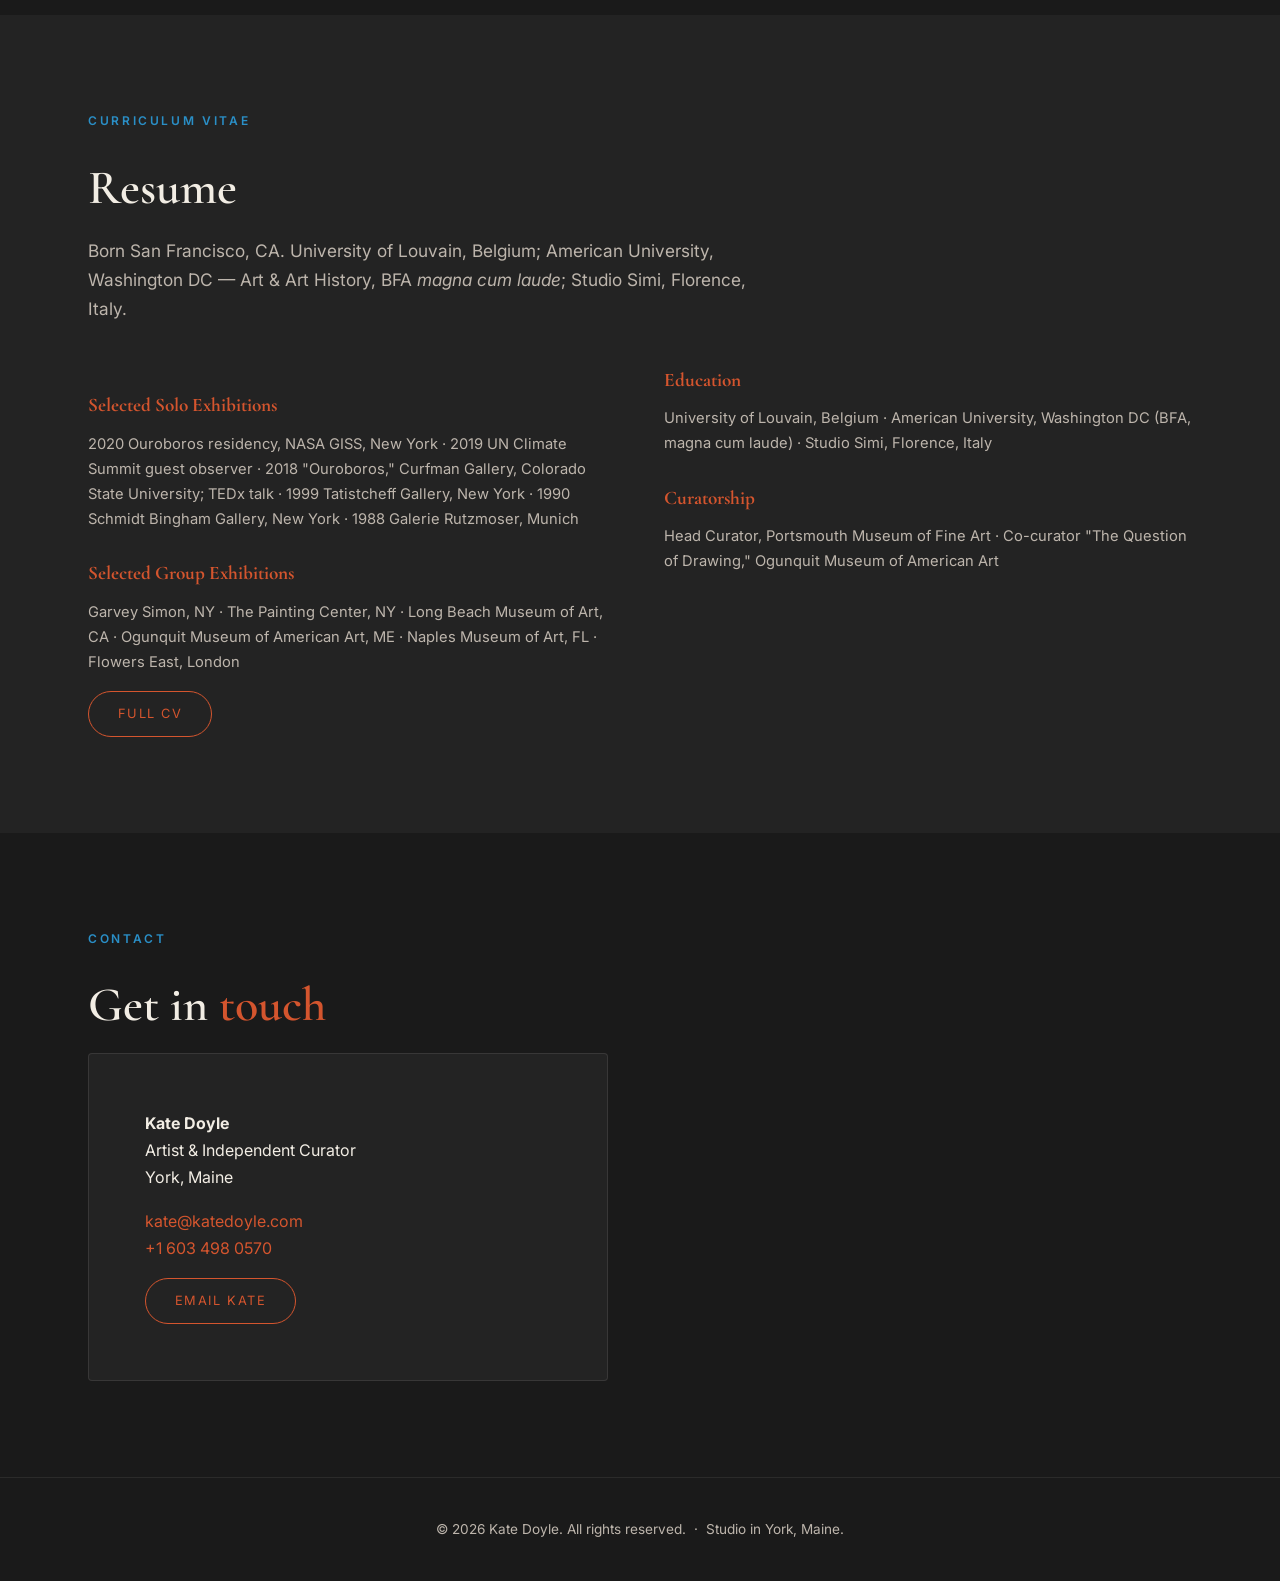
==== commit 04c8f343: "Add Profile section: Kate's photo + real first-person bio" ====
--- a/index.html
+++ b/index.html
@@ -17,6 +17,7 @@
     <a href="#top" class="brand">Kate <span>Doyle</span></a>
     <button class="menu-toggle" aria-label="Menu">&#9776;</button>
     <ul class="menu">
+      <li><a href="#profile">Profile</a></li>
       <li><a href="#work">Work</a></li>
       <li><a href="#gallery">Gallery</a></li>
       <li><a href="#ouroboros">Ouroboros</a></li>
@@ -39,8 +40,31 @@
   </div>
 </section>
 
+<!-- PROFILE -->
+<section id="profile">
+  <div class="container">
+    <p class="eyebrow reveal">Profile</p>
+    <h2 class="section-title reveal">Kate <span class="accent">Doyle</span></h2>
+    <div class="split reveal" style="margin-top:2.5rem">
+      <figure>
+        <img src="assets/img/kate-portrait.jpg" alt="Kate Doyle in her studio" style="border-radius:4px">
+      </figure>
+      <div class="prose">
+        <p>My work often focuses on the natural world &mdash; upcycling found objects to find beauty
+        and value in what may otherwise have been discarded. I'm also interested in raising awareness
+        of the climate crisis through interdisciplinary installation work.</p>
+        <p>I'm currently working in collaboration with the <b>NASA Goddard Institute for Space
+        Studies</b> on a major piece in multiple iterations. My studio practice continues to embrace
+        painting and figurative approaches, which largely provide the foundation for abstract and
+        conceptual output.</p>
+        <p style="color:var(--muted)">Artist &amp; Independent Curator &nbsp;&middot;&nbsp; York, Maine</p>
+      </div>
+    </div>
+  </div>
+</section>
+
 <!-- INTRO / WORK -->
-<section id="work">
+<section id="work" style="background:var(--bg-soft)">
   <div class="container">
     <p class="eyebrow reveal">The Work</p>
     <h2 class="section-title reveal">Collaborating <span class="accent">with nature.</span></h2>
@@ -66,7 +90,7 @@
 </section>
 
 <!-- GALLERY -->
-<section id="gallery" style="background:var(--bg-soft)">
+<section id="gallery">
   <div class="container">
     <p class="eyebrow reveal">Gallery</p>
     <h2 class="section-title reveal">Selected <span class="accent">Works</span></h2>
